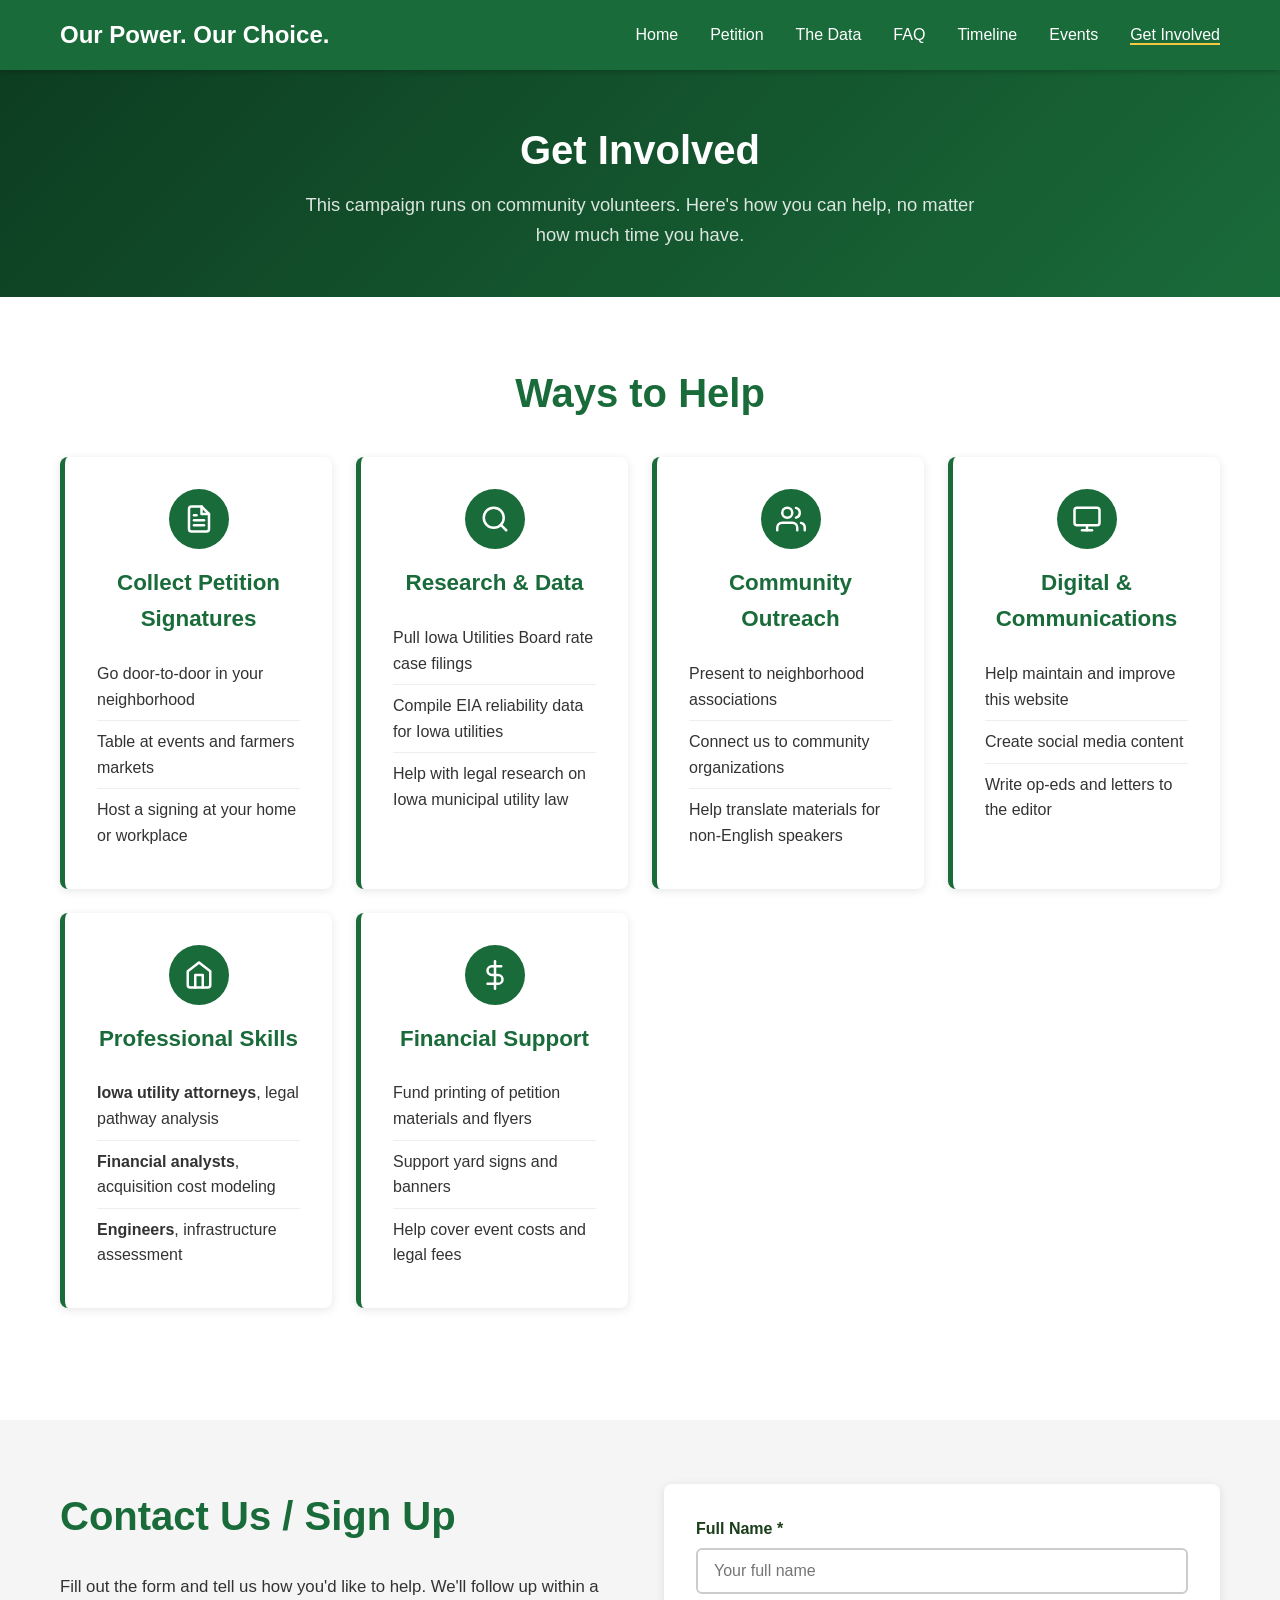
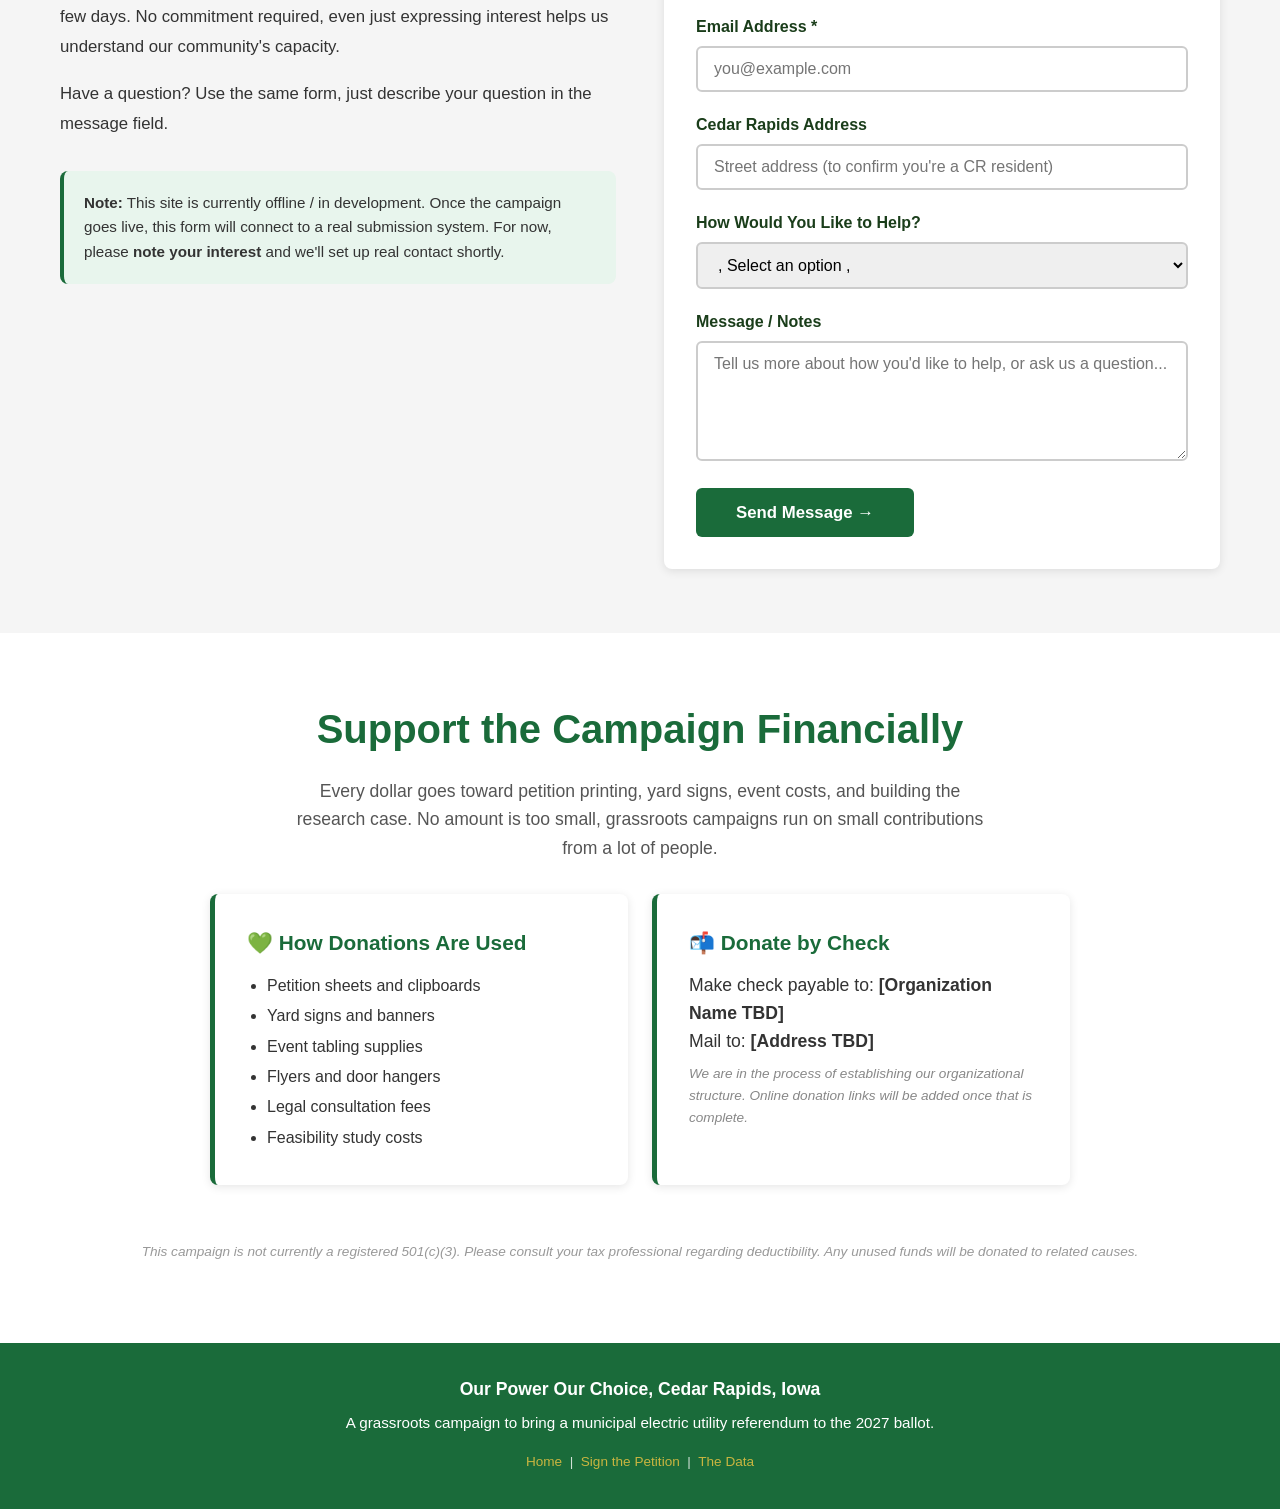
==== contact.html @ 75338188 "Initial commit" ====
<!DOCTYPE html>
<html lang="en">
<head>
    <meta charset="UTF-8">
    <meta name="viewport" content="width=device-width, initial-scale=1.0">
    <meta name="description" content="Get involved with Our Power Our Choice, volunteer, help with research, or host a petition signing event.">
    <title>Get Involved | Our Power Our Choice</title>
    <link rel="icon" type="image/png" href="favicon.svg">
    <link rel="stylesheet" href="styles.css">
</head>
<body>

    <header>
        <nav>
            <div class="container">
                <h1><a href="index.html" style="color: white; text-decoration: none;">Our Power. Our Choice.</a></h1>
                <button class="mobile-menu-toggle" aria-label="Toggle menu" onclick="toggleMenu()">☰</button>
                <ul class="nav-links" id="navLinks">
                    <li><a href="index.html">Home</a></li>
                    <li><a href="petition.html">Petition</a></li>
                    <li><a href="data.html">The Data</a></li>
                    <li><a href="faq.html">FAQ</a></li>
                    <li><a href="timeline.html">Timeline</a></li>
                    <li><a href="events.html">Events</a></li>
                    <li><a href="contact.html" class="active">Get Involved</a></li>
                </ul>
            </div>
        </nav>
    </header>

    <script src="mobile-menu.js"></script>

    

    <main>

        <div class="page-hero">
            <div class="container">
                <h2>Get Involved</h2>
                <p>This campaign runs on community volunteers. Here's how you can help, no matter how much time you have.</p>
            </div>
        </div>

        <!-- Ways to Help -->
        <section class="section">
            <div class="container">
                <h2 style="color: #1a6b3a; text-align: center; margin-bottom: 2rem;">Ways to Help</h2>
                <div style="display: grid; grid-template-columns: repeat(auto-fit, minmax(260px, 1fr)); gap: 1.5rem; margin-bottom: 3rem;">

                    <div class="concern-card">
                        <div class="card-icon">
                            <svg width="30" height="30" viewBox="0 0 24 24" fill="none" stroke="white" stroke-width="2" stroke-linecap="round" stroke-linejoin="round">
                                <path d="M14 2H6a2 2 0 0 0-2 2v16a2 2 0 0 0 2 2h12a2 2 0 0 0 2-2V8z"/>
                                <polyline points="14 2 14 8 20 8"/>
                                <line x1="16" y1="13" x2="8" y2="13"/>
                                <line x1="16" y1="17" x2="8" y2="17"/>
                                <polyline points="10 9 9 9 8 9"/>
                            </svg>
                        </div>
                        <h3>Collect Petition Signatures</h3>
                        <ul>
                            <li>Go door-to-door in your neighborhood</li>
                            <li>Table at events and farmers markets</li>
                            <li>Host a signing at your home or workplace</li>
                        </ul>
                    </div>

                    <div class="concern-card">
                        <div class="card-icon">
                            <svg width="30" height="30" viewBox="0 0 24 24" fill="none" stroke="white" stroke-width="2" stroke-linecap="round" stroke-linejoin="round">
                                <circle cx="11" cy="11" r="8"/>
                                <line x1="21" y1="21" x2="16.65" y2="16.65"/>
                            </svg>
                        </div>
                        <h3>Research &amp; Data</h3>
                        <ul>
                            <li>Pull Iowa Utilities Board rate case filings</li>
                            <li>Compile EIA reliability data for Iowa utilities</li>
                            <li>Help with legal research on Iowa municipal utility law</li>
                        </ul>
                    </div>

                    <div class="concern-card">
                        <div class="card-icon">
                            <svg width="30" height="30" viewBox="0 0 24 24" fill="none" stroke="white" stroke-width="2" stroke-linecap="round" stroke-linejoin="round">
                                <path d="M17 21v-2a4 4 0 0 0-4-4H5a4 4 0 0 0-4 4v2"/>
                                <circle cx="9" cy="7" r="4"/>
                                <path d="M23 21v-2a4 4 0 0 0-3-3.87"/>
                                <path d="M16 3.13a4 4 0 0 1 0 7.75"/>
                            </svg>
                        </div>
                        <h3>Community Outreach</h3>
                        <ul>
                            <li>Present to neighborhood associations</li>
                            <li>Connect us to community organizations</li>
                            <li>Help translate materials for non-English speakers</li>
                        </ul>
                    </div>

                    <div class="concern-card">
                        <div class="card-icon">
                            <svg width="30" height="30" viewBox="0 0 24 24" fill="none" stroke="white" stroke-width="2" stroke-linecap="round" stroke-linejoin="round">
                                <rect x="2" y="3" width="20" height="14" rx="2" ry="2"/>
                                <line x1="8" y1="21" x2="16" y2="21"/>
                                <line x1="12" y1="17" x2="12" y2="21"/>
                            </svg>
                        </div>
                        <h3>Digital &amp; Communications</h3>
                        <ul>
                            <li>Help maintain and improve this website</li>
                            <li>Create social media content</li>
                            <li>Write op-eds and letters to the editor</li>
                        </ul>
                    </div>

                    <div class="concern-card">
                        <div class="card-icon">
                            <svg width="30" height="30" viewBox="0 0 24 24" fill="none" stroke="white" stroke-width="2" stroke-linecap="round" stroke-linejoin="round">
                                <path d="M3 9l9-7 9 7v11a2 2 0 0 1-2 2H5a2 2 0 0 1-2-2z"/>
                                <polyline points="9 22 9 12 15 12 15 22"/>
                            </svg>
                        </div>
                        <h3>Professional Skills</h3>
                        <ul>
                            <li><strong>Iowa utility attorneys</strong>, legal pathway analysis</li>
                            <li><strong>Financial analysts</strong>, acquisition cost modeling</li>
                            <li><strong>Engineers</strong>, infrastructure assessment</li>
                        </ul>
                    </div>

                    <div class="concern-card">
                        <div class="card-icon">
                            <svg width="30" height="30" viewBox="0 0 24 24" fill="none" stroke="white" stroke-width="2" stroke-linecap="round" stroke-linejoin="round">
                                <line x1="12" y1="1" x2="12" y2="23"/>
                                <path d="M17 5H9.5a3.5 3.5 0 0 0 0 7h5a3.5 3.5 0 0 1 0 7H6"/>
                            </svg>
                        </div>
                        <h3>Financial Support</h3>
                        <ul>
                            <li>Fund printing of petition materials and flyers</li>
                            <li>Support yard signs and banners</li>
                            <li>Help cover event costs and legal fees</li>
                        </ul>
                    </div>

                </div>
            </div>
        </section>

        <!-- Contact / Sign-Up Form -->
        <section class="section alt-bg" id="signup">
            <div class="container">
                <div class="two-col">

                    <div>
                        <h2 style="color: #1a6b3a;">Contact Us / Sign Up</h2>
                        <p style="font-size: 1.05rem; line-height: 1.8; margin-bottom: 1rem;">
                            Fill out the form and tell us how you'd like to help. We'll follow up within a few days. No commitment required, even just expressing interest helps us understand our community's capacity.
                        </p>
                        <p style="font-size: 1.05rem; line-height: 1.8;">
                            Have a question? Use the same form, just describe your question in the message field.
                        </p>
                        <div style="margin-top: 2rem; padding: 1.25rem; background: #e8f5ed; border-radius: 8px; border-left: 4px solid #1a6b3a;">
                            <p style="margin: 0; font-size: 0.95rem; color: #333;">
                                <strong>Note:</strong> This site is currently offline / in development. Once the campaign goes live, this form will connect to a real submission system. For now, please <strong>note your interest</strong> and we'll set up real contact shortly.
                            </p>
                        </div>
                    </div>

                    <div>
                        <form id="contactForm" style="background: white; padding: 2rem; border-radius: 8px; box-shadow: 0 2px 10px rgba(0,0,0,0.1);" onsubmit="handleSubmit(event)">
                            <div class="form-group">
                                <label for="name">Full Name *</label>
                                <input type="text" id="name" name="name" required placeholder="Your full name">
                            </div>
                            <div class="form-group">
                                <label for="email">Email Address *</label>
                                <input type="email" id="email" name="email" required placeholder="you@example.com">
                            </div>
                            <div class="form-group">
                                <label for="address">Cedar Rapids Address</label>
                                <input type="text" id="address" name="address" placeholder="Street address (to confirm you're a CR resident)">
                            </div>
                            <div class="form-group">
                                <label for="interest">How Would You Like to Help?</label>
                                <select id="interest" name="interest">
                                    <option value="">, Select an option ,</option>
                                    <option value="petition">Collect petition signatures</option>
                                    <option value="research">Research / data compilation</option>
                                    <option value="outreach">Community outreach</option>
                                    <option value="digital">Website / social media</option>
                                    <option value="legal">Legal / financial professional</option>
                                    <option value="donate">Financial contribution</option>
                                    <option value="question">I have a question</option>
                                    <option value="other">Other</option>
                                </select>
                            </div>
                            <div class="form-group">
                                <label for="message">Message / Notes</label>
                                <textarea id="message" name="message" placeholder="Tell us more about how you'd like to help, or ask us a question..."></textarea>
                            </div>
                            <button type="submit" class="submit-btn">Send Message →</button>
                            <div id="formSuccess" style="display: none; margin-top: 1rem; padding: 1rem; background: #e8f5ed; border-radius: 6px; color: #1a3d1a; font-weight: 600;">
                                ✅ Thanks for reaching out! We'll be in touch soon.
                            </div>
                        </form>
                    </div>

                </div>
            </div>
        </section>

        <!-- Donate Section -->
        <section class="section" id="donate">
            <div class="container">
                <h2 style="color: #1a6b3a; text-align: center; margin-bottom: 1rem;">Support the Campaign Financially</h2>
                <p style="text-align: center; font-size: 1.1rem; color: #555; max-width: 700px; margin: 0 auto 2rem;">
                    Every dollar goes toward petition printing, yard signs, event costs, and building the research case. No amount is too small, grassroots campaigns run on small contributions from a lot of people.
                </p>
                <div style="display: grid; grid-template-columns: repeat(auto-fit, minmax(260px, 1fr)); gap: 1.5rem; max-width: 860px; margin: 0 auto;">
                    <div class="info-card">
                        <h3>💚 How Donations Are Used</h3>
                        <ul style="margin-left: 1.25rem; line-height: 1.9;">
                            <li>Petition sheets and clipboards</li>
                            <li>Yard signs and banners</li>
                            <li>Event tabling supplies</li>
                            <li>Flyers and door hangers</li>
                            <li>Legal consultation fees</li>
                            <li>Feasibility study costs</li>
                        </ul>
                    </div>
                    <div class="info-card">
                        <h3>📬 Donate by Check</h3>
                        <p style="margin-bottom: 0.5rem;">
                            Make check payable to: <strong>[Organization Name TBD]</strong><br>
                            Mail to: <strong>[Address TBD]</strong>
                        </p>
                        <p style="font-size: 0.85rem; color: #888; margin-bottom: 0;">
                            <em>We are in the process of establishing our organizational structure. Online donation links will be added once that is complete.</em>
                        </p>
                    </div>
                </div>
                <p style="text-align: center; font-size: 0.85rem; color: #999; margin-top: 2rem; font-style: italic;">
                    This campaign is not currently a registered 501(c)(3). Please consult your tax professional regarding deductibility. Any unused funds will be donated to related causes.
                </p>
            </div>
        </section>

    </main>

    <footer>
        <div class="container">
            <p style="font-size: 1.1rem; font-weight: bold; margin-bottom: 0.5rem;">Our Power Our Choice, Cedar Rapids, Iowa</p>
            <p>A grassroots campaign to bring a municipal electric utility referendum to the 2027 ballot.</p>
            <p style="margin-top: 1rem; font-size: 0.85rem; opacity: 0.8;">
                <a href="index.html">Home</a> &nbsp;|&nbsp;
                <a href="petition.html">Sign the Petition</a> &nbsp;|&nbsp;
                <a href="data.html">The Data</a>
            </p>
        </div>
    </footer>

    <script>
        function handleSubmit(e) {
            e.preventDefault();
            // Placeholder, in production this would POST to a backend or form service
            document.getElementById('contactForm').style.opacity = '0.5';
            document.getElementById('contactForm').style.pointerEvents = 'none';
            document.getElementById('formSuccess').style.display = 'block';
        }
    </script>

    <script src="ticker.js"></script>
</body>
</html>
---- styles.css ----
* {
    margin: 0;
    padding: 0;
    box-sizing: border-box;
}

html {
    scroll-padding-top: 80px;
}

body {
    font-family: -apple-system, BlinkMacSystemFont, 'Segoe UI', Roboto, Oxygen, Ubuntu, Cantarell, sans-serif;
    line-height: 1.6;
    color: #333;
}

.container {
    max-width: 1200px;
    margin: 0 auto;
    padding: 0 20px;
}

/* ─── Header / Nav ─────────────────────────────────────────── */
header {
    background: #1a6b3a;
    color: white;
    padding: 1rem 0;
    position: sticky;
    top: 0;
    z-index: 1000;
    box-shadow: 0 2px 5px rgba(0,0,0,0.2);
}

header nav .container {
    display: flex;
    justify-content: space-between;
    align-items: center;
}

header h1 {
    font-size: 1.5rem;
}

.nav-links {
    display: flex;
    list-style: none;
    gap: 2rem;
}

.nav-links a {
    color: white;
    text-decoration: none;
    transition: opacity 0.3s;
}

.nav-links a:hover {
    opacity: 0.8;
}

.nav-links a.active {
    border-bottom: 2px solid #f5c842;
}

/* Mobile toggle */
.mobile-menu-toggle,
.hamburger {
    display: none;
    background: none;
    border: none;
    color: white;
    font-size: 1.5rem;
    cursor: pointer;
    padding: 0.5rem;
}

@media (min-width: 769px) {
    .nav-links {
        display: flex !important;
    }
}

@media (max-width: 768px) {
    .nav-links {
        display: none;
        position: absolute;
        top: 100%;
        left: 0;
        right: 0;
        background: #1a6b3a;
        flex-direction: column;
        gap: 0;
        padding: 1rem 0;
        box-shadow: 0 2px 5px rgba(0,0,0,0.15);
    }

    .nav-links.active {
        display: flex;
    }

    .nav-links li {
        padding: 0.75rem 1.5rem;
        border-bottom: 1px solid rgba(255,255,255,0.1);
    }

    .nav-links li:last-child {
        border-bottom: none;
    }

    .mobile-menu-toggle,
    .hamburger {
        display: flex;
    }

    header nav .container {
        position: relative;
    }
}

/* ─── Hero ─────────────────────────────────────────────────── */
.hero-image {
    background: linear-gradient(135deg, #0d3d21 0%, #1a6b3a 50%, #2d9b57 100%);
    min-height: 520px;
    position: relative;
    display: flex;
    align-items: center;
}

.hero-overlay {
    background: rgba(0, 0, 0, 0.55);
    width: 100%;
    padding: 5rem 0;
}

.hero-title {
    font-size: 4rem;
    margin-bottom: 1rem;
    color: white;
    position: relative;
    display: inline-block;
    text-shadow: 2px 2px 4px rgba(0,0,0,0.7);
    font-weight: bold;
}

/* ─── Sections ──────────────────────────────────────────────── */
.section {
    padding: 4rem 0;
}

.alt-bg {
    background: #f5f5f5;
}

.section h2 {
    font-size: 2.5rem;
    margin-bottom: 1.5rem;
    color: #1a6b3a;
}

.section h2.centered {
    text-align: center;
}

.section p {
    font-size: 1.1rem;
    margin-bottom: 1rem;
}

/* ─── Stat Strip ────────────────────────────────────────────── */
.stat-strip {
    display: grid;
    grid-template-columns: repeat(3, 1fr);
    gap: 1.5rem;
    margin-bottom: 3rem;
}

@media (max-width: 768px) {
    .stat-strip {
        grid-template-columns: 1fr;
    }
}

.stat-card {
    background: #e8f5ed;
    border: 2px solid #1a6b3a;
    border-radius: 8px;
    padding: 1.25rem;
    text-align: center;
}

.stat-number {
    font-size: 2rem;
    font-weight: 700;
    color: #1a6b3a;
}

.stat-label {
    font-size: 0.9rem;
    color: #555;
    margin-top: 0.25rem;
}

.stat-source {
    font-size: 0.75rem;
    color: #999;
    margin-top: 0.5rem;
    font-style: italic;
}

/* ─── CTA Buttons ───────────────────────────────────────────── */
.cta-button {
    display: inline-block;
    background: #1a6b3a;
    color: white;
    padding: 1rem 2rem;
    text-decoration: none;
    border-radius: 5px;
    font-weight: bold;
    transition: transform 0.3s, box-shadow 0.3s;
    border: 3px solid white;
}

.cta-button:hover {
    transform: translateY(-2px);
    box-shadow: 0 5px 15px rgba(0,0,0,0.2);
}

.cta-buttons {
    display: flex;
    gap: 1.5rem;
    justify-content: center;
    flex-wrap: wrap;
    margin: 2rem 0;
}

.cta-button-accent {
    display: inline-block;
    background: #f5c842;
    color: #1a3d1a;
    padding: 1rem 2rem;
    text-decoration: none;
    border-radius: 5px;
    font-weight: bold;
    transition: transform 0.3s, box-shadow 0.3s;
}

.cta-button-accent:hover {
    transform: translateY(-2px);
    box-shadow: 0 5px 15px rgba(0,0,0,0.25);
}

/* Hero action buttons */
.hero-action-btn {
    display: block;
    background: #1a6b3a;
    color: white;
    padding: 1.25rem 2rem;
    border-radius: 8px;
    text-decoration: none;
    font-weight: bold;
    font-size: 1.1rem;
    text-align: center;
    box-shadow: 0 4px 6px rgba(0,0,0,0.3);
    transition: transform 0.2s, background 0.2s;
    border: 2px solid rgba(255,255,255,0.4);
}

.hero-action-btn:hover {
    transform: scale(1.04);
    background: #2d9b57;
}

/* ─── Cards ─────────────────────────────────────────────────── */
.concerns-grid {
    display: grid;
    grid-template-columns: repeat(4, 1fr);
    gap: 2rem;
    margin-top: 2rem;
}

@media (max-width: 1200px) {
    .concerns-grid {
        grid-template-columns: repeat(2, 1fr);
    }
}

@media (max-width: 768px) {
    .concerns-grid {
        grid-template-columns: 1fr;
    }
}

.concern-card {
    background: white;
    padding: 2rem;
    border-radius: 8px;
    border-left: 5px solid #1a6b3a;
    box-shadow: 0 2px 10px rgba(0,0,0,0.1);
    height: 100%;
    display: flex;
    flex-direction: column;
    transition: transform 0.2s, box-shadow 0.2s;
}

.concern-card:hover {
    transform: translateY(-5px);
    box-shadow: 0 4px 20px rgba(0,0,0,0.15);
}

.concern-card h3 {
    color: #1a6b3a;
    margin-bottom: 1rem;
    font-size: 1.4rem;
    text-align: center;
}

.concern-card ul {
    list-style: none;
    padding: 0;
}

.concern-card li {
    padding: 0.5rem 0;
    border-bottom: 1px solid #eee;
}

.concern-card li:last-child {
    border-bottom: none;
}

/* card icon circle */
.card-icon {
    width: 60px;
    height: 60px;
    background: #1a6b3a;
    border-radius: 50%;
    display: flex;
    align-items: center;
    justify-content: center;
    margin: 0 auto 1rem;
}

/* Generic info card */
.info-card {
    background: white;
    padding: 2rem;
    border-radius: 8px;
    border-left: 5px solid #1a6b3a;
    box-shadow: 0 2px 10px rgba(0,0,0,0.1);
    margin-bottom: 1.5rem;
}

.info-card h3 {
    color: #1a6b3a;
    margin-bottom: 0.75rem;
    font-size: 1.3rem;
}

/* ─── Timeline ──────────────────────────────────────────────── */
.timeline {
    position: relative;
    padding-left: 2.5rem;
    margin-top: 2rem;
}

.timeline::before {
    content: '';
    position: absolute;
    left: 0.65rem;
    top: 0;
    bottom: 0;
    width: 3px;
    background: #1a6b3a;
}

.timeline-item {
    position: relative;
    margin-bottom: 2.5rem;
}

.timeline-item::before {
    content: '';
    position: absolute;
    left: -2.15rem;
    top: 0.3rem;
    width: 1.1rem;
    height: 1.1rem;
    border-radius: 50%;
    background: #1a6b3a;
    border: 3px solid white;
    box-shadow: 0 0 0 2px #1a6b3a;
}

.timeline-item.completed::before {
    background: #2d9b57;
}

.timeline-item.active::before {
    background: #f5c842;
    box-shadow: 0 0 0 2px #f5c842;
    animation: pulse 1.5s infinite;
}

@keyframes pulse {
    0%, 100% { box-shadow: 0 0 0 2px #f5c842; }
    50% { box-shadow: 0 0 0 6px rgba(245,200,66,0.3); }
}

.timeline-date {
    font-size: 0.85rem;
    font-weight: bold;
    color: #1a6b3a;
    text-transform: uppercase;
    letter-spacing: 0.05em;
    margin-bottom: 0.25rem;
}

.timeline-content {
    background: white;
    padding: 1.25rem 1.5rem;
    border-radius: 8px;
    border-left: 4px solid #1a6b3a;
    box-shadow: 0 2px 8px rgba(0,0,0,0.08);
}

.timeline-content h3 {
    color: #1a3d1a;
    margin-bottom: 0.5rem;
    font-size: 1.15rem;
}

.timeline-content p {
    margin: 0;
    font-size: 1rem;
    color: #555;
}

/* ─── Data / Comparison Tables ──────────────────────────────── */
.data-table {
    width: 100%;
    border-collapse: collapse;
    margin: 1.5rem 0;
    font-size: 1rem;
    box-shadow: 0 2px 10px rgba(0,0,0,0.08);
    border-radius: 8px;
    overflow: hidden;
}

.data-table thead {
    background: #1a6b3a;
    color: white;
}

.data-table th {
    padding: 0.9rem 1rem;
    text-align: left;
    font-weight: 600;
}

.data-table td {
    padding: 0.9rem 1rem;
    border-bottom: 1px solid #eee;
}

.data-table tbody tr:last-child td {
    border-bottom: none;
}

.data-table tbody tr:nth-child(even) {
    background: #f0faf4;
}

.data-table .highlight {
    color: #1a6b3a;
    font-weight: bold;
}

/* ─── FAQ Accordion ─────────────────────────────────────────── */
.faq-item {
    background: white;
    border-radius: 8px;
    border-left: 5px solid #1a6b3a;
    box-shadow: 0 2px 8px rgba(0,0,0,0.08);
    margin-bottom: 1rem;
    overflow: hidden;
}

.faq-question {
    width: 100%;
    background: none;
    border: none;
    padding: 1.25rem 1.5rem;
    text-align: left;
    font-size: 1.05rem;
    font-weight: 600;
    color: #1a3d1a;
    cursor: pointer;
    display: flex;
    justify-content: space-between;
    align-items: center;
    gap: 1rem;
    transition: background 0.2s;
}

.faq-question:hover {
    background: #f0faf4;
}

.faq-question .faq-icon {
    font-size: 1.4rem;
    color: #1a6b3a;
    flex-shrink: 0;
    transition: transform 0.3s;
}

.faq-item.open .faq-question .faq-icon {
    transform: rotate(45deg);
}

.faq-answer {
    display: none;
    padding: 0 1.5rem 1.25rem;
    font-size: 1rem;
    color: #444;
    line-height: 1.7;
    border-top: 1px solid #eee;
}

.faq-item.open .faq-answer {
    display: block;
}

/* ─── Petition / Form ───────────────────────────────────────── */
.petition-card {
    background: white;
    padding: 2rem;
    border-radius: 8px;
    border-left: 5px solid #1a6b3a;
    box-shadow: 0 2px 10px rgba(0,0,0,0.1);
    margin: 1.5rem 0;
}

.petition-grid {
    display: grid;
    grid-template-columns: repeat(3, 1fr);
    gap: 2rem;
    margin: 2rem 0;
}

@media (max-width: 968px) {
    .petition-grid {
        grid-template-columns: 1fr;
    }
}

/* ─── Contact Form ──────────────────────────────────────────── */
.form-group {
    margin-bottom: 1.25rem;
}

.form-group label {
    display: block;
    font-weight: 600;
    margin-bottom: 0.4rem;
    color: #1a3d1a;
}

.form-group input,
.form-group textarea,
.form-group select {
    width: 100%;
    padding: 0.75rem 1rem;
    border: 2px solid #ccc;
    border-radius: 6px;
    font-size: 1rem;
    font-family: inherit;
    transition: border-color 0.2s;
}

.form-group input:focus,
.form-group textarea:focus,
.form-group select:focus {
    outline: none;
    border-color: #1a6b3a;
}

.form-group textarea {
    min-height: 120px;
    resize: vertical;
}

.submit-btn {
    background: #1a6b3a;
    color: white;
    padding: 0.9rem 2.5rem;
    border: none;
    border-radius: 6px;
    font-size: 1.05rem;
    font-weight: bold;
    cursor: pointer;
    transition: background 0.2s, transform 0.2s;
}

.submit-btn:hover {
    background: #2d9b57;
    transform: translateY(-2px);
}

/* ─── Alert / Callout Banner ────────────────────────────────── */
.callout-banner {
    background: #e8f5ed;
    border-top: 4px solid #1a6b3a;
    border-bottom: 4px solid #1a6b3a;
    padding: 1.5rem 0;
    text-align: center;
}

.callout-banner p {
    margin: 0;
    font-size: 1.1rem;
    color: #1a3d1a;
    font-weight: 600;
}

/* ─── Page hero (inner pages) ───────────────────────────────── */
.page-hero {
    background: linear-gradient(135deg, #0d3d21 0%, #1a6b3a 100%);
    color: white;
    padding: 3rem 0;
    text-align: center;
}

.page-hero h2 {
    font-size: 2.5rem;
    color: white;
    margin-bottom: 0.5rem;
}

.page-hero p {
    font-size: 1.15rem;
    color: rgba(255,255,255,0.85);
    max-width: 700px;
    margin: 0 auto;
}

/* ─── Two-column layout ─────────────────────────────────────── */
.two-col {
    display: grid;
    grid-template-columns: 1fr 1fr;
    gap: 3rem;
    align-items: start;
}

@media (max-width: 768px) {
    .two-col {
        grid-template-columns: 1fr;
        gap: 2rem;
    }
}

/* ─── Footer ────────────────────────────────────────────────── */
footer {
    background: #1a6b3a;
    color: white;
    text-align: center;
    padding: 2rem 0;
}

footer a {
    color: #f5c842;
    text-decoration: none;
}

footer a:hover {
    text-decoration: underline;
}

footer p {
    font-size: 0.95rem;
    margin-bottom: 0.25rem;
}

/* ─── Event Cards ───────────────────────────────────────────── */
.event-card {
    background: white;
    padding: 1.5rem;
    margin-bottom: 1.25rem;
    border-radius: 8px;
    border-left: 5px solid #1a6b3a;
    box-shadow: 0 2px 8px rgba(0,0,0,0.08);
    transition: transform 0.2s, box-shadow 0.2s;
}

.event-card:hover {
    transform: translateY(-3px);
    box-shadow: 0 4px 16px rgba(0,0,0,0.12);
}

.event-card h3 {
    color: #1a3d1a;
    font-size: 1.15rem;
    margin-bottom: 0.3rem;
}

.event-date {
    font-weight: 700;
    color: #1a6b3a;
    font-size: 1rem;
    margin-bottom: 0.2rem;
}

.event-location {
    color: #666;
    font-size: 0.95rem;
}

/* ─── Event Ticker Banner ────────────────────────────────────── */
.event-ticker-bar {
    background: #1a6b3a;
    color: white;
    padding: 1.25rem 0;
    text-align: center;
    border-bottom: 3px solid #0d3d21;
}

.event-ticker-bar h3 {
    color: white;
    margin: 0 0 0.4rem 0;
    font-size: 1.1rem;
}

.ticker-container {
    overflow: hidden;
    position: relative;
    height: 28px;
    margin: 0 auto;
    max-width: 800px;
}

.ticker-inner {
    transition: transform 0.5s ease-in-out;
}

.ticker-item {
    height: 28px;
    line-height: 28px;
    font-size: 1rem;
}

.ticker-view-all {
    color: #f5c842;
    text-decoration: underline;
    font-weight: bold;
    font-size: 0.9rem;
    display: inline-block;
    margin-top: 0.35rem;
}

.ticker-view-all:hover {
    color: white;
}

@media (max-width: 768px) {
    .ticker-container {
        height: 44px;
    }
    .ticker-item {
        height: 44px;
        line-height: 1.3;
        font-size: 0.9rem;
        display: flex;
        align-items: center;
        justify-content: center;
        padding: 0 0.5rem;
    }
}

/* ─── Utility ───────────────────────────────────────────────── */
.text-center { text-align: center; }
.mt-1 { margin-top: 1rem; }
.mt-2 { margin-top: 2rem; }
.mb-1 { margin-bottom: 1rem; }
.mb-2 { margin-bottom: 2rem; }

.badge {
    display: inline-block;
    background: #f5c842;
    color: #1a3d1a;
    padding: 0.2rem 0.75rem;
    border-radius: 99px;
    font-size: 0.85rem;
    font-weight: 700;
    margin-left: 0.5rem;
    vertical-align: middle;
}

@media (max-width: 768px) {
    .page-hero h2 {
        font-size: 1.8rem;
    }
    .section h2 {
        font-size: 1.9rem;
    }
}
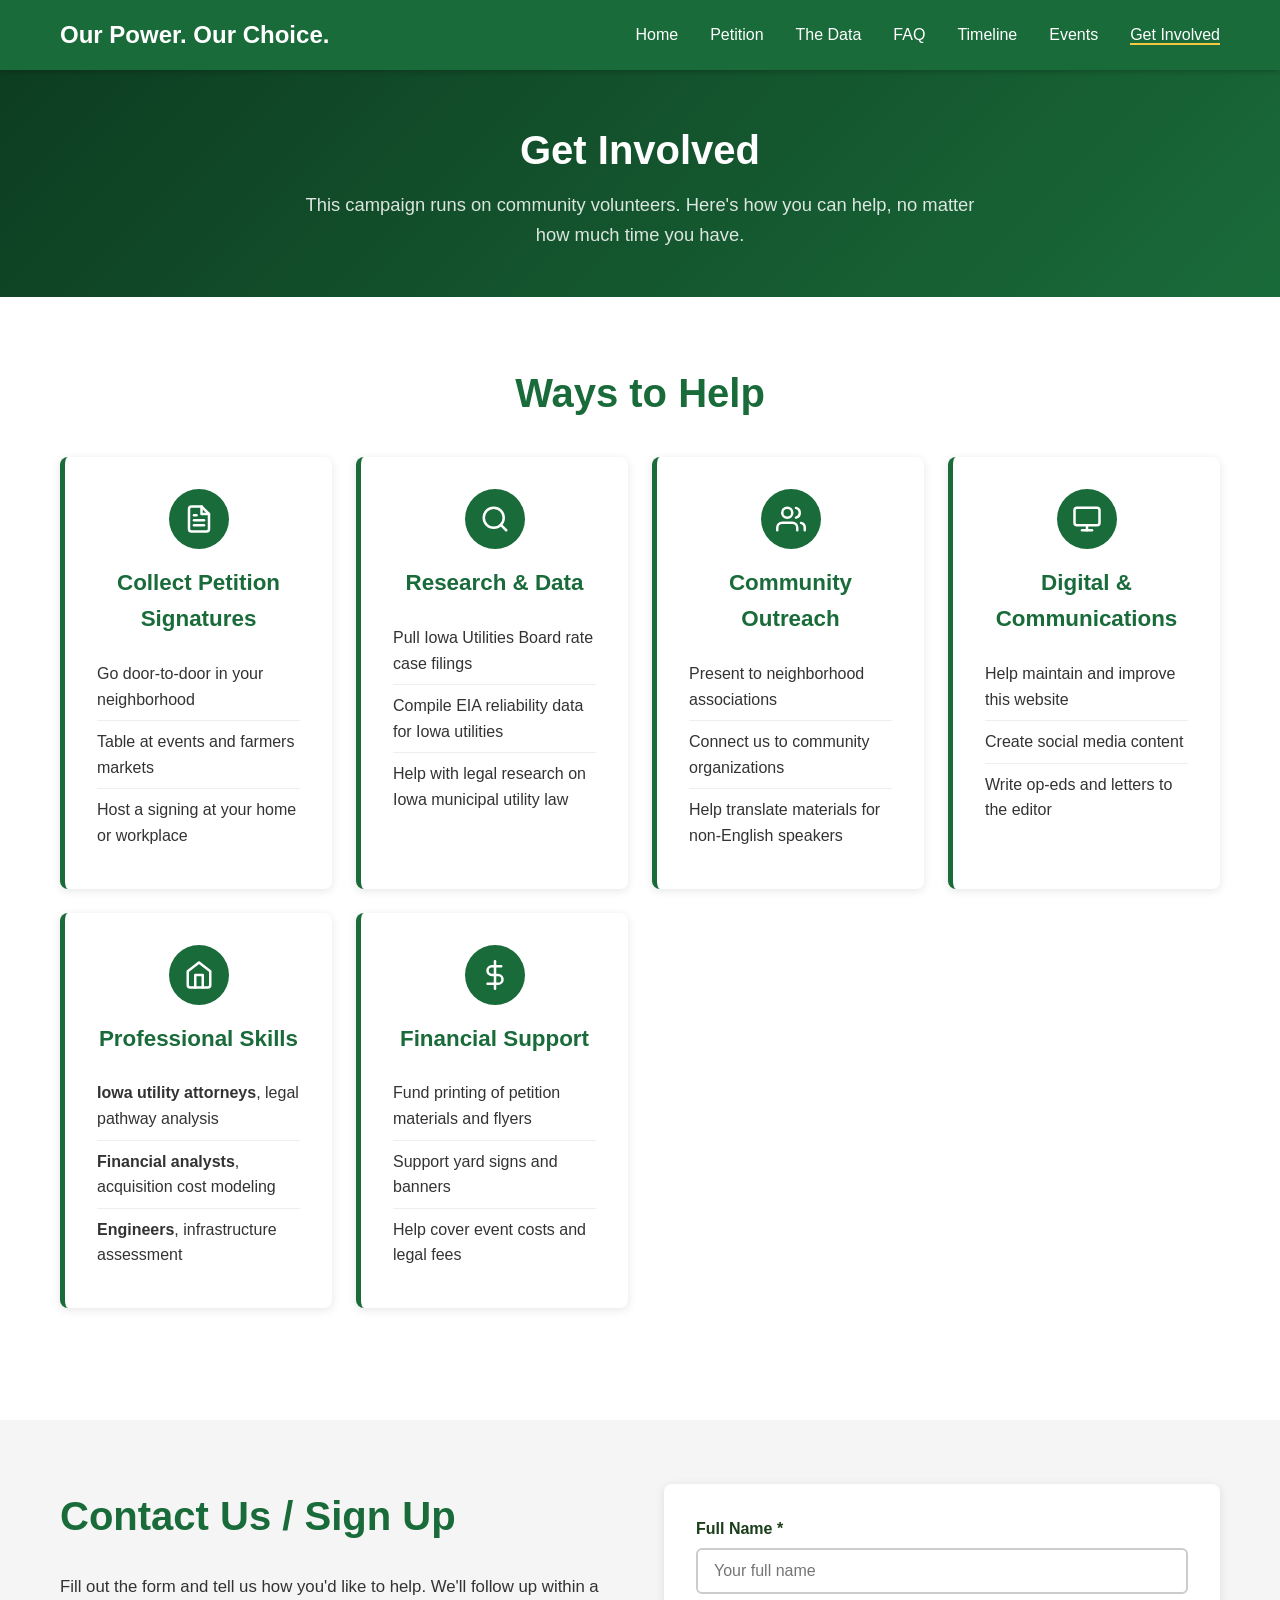
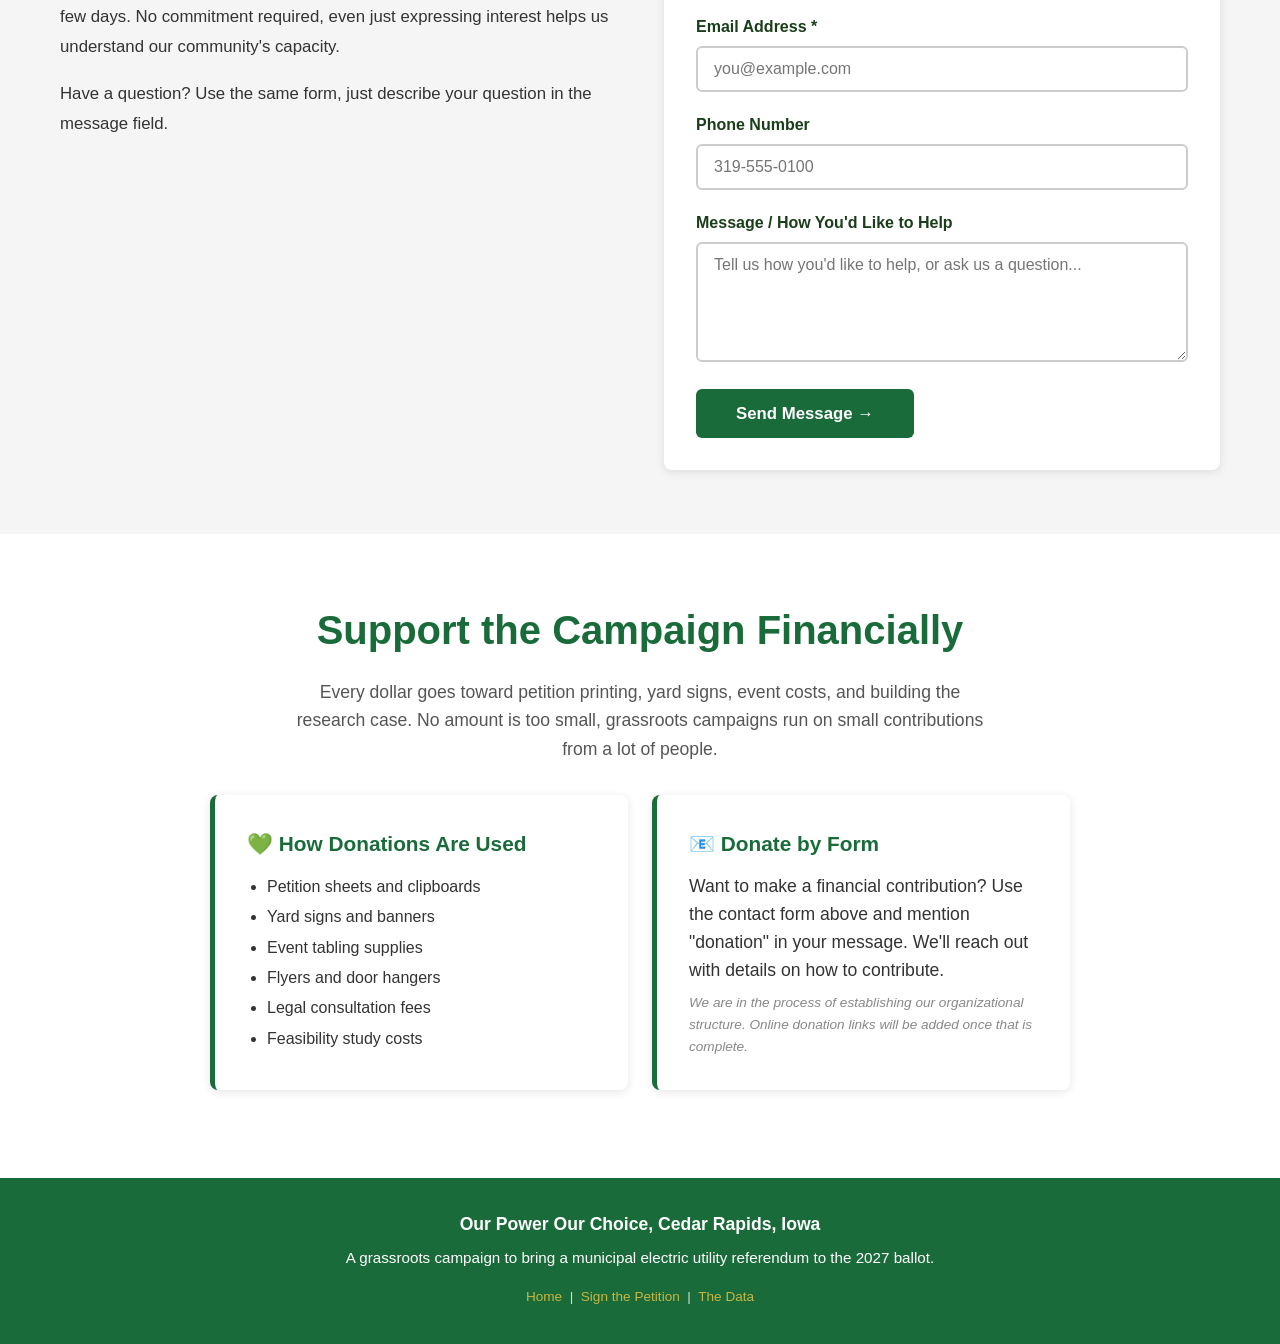
==== commit 96ef7e4d: "Update events, timeline, contact, print leave-behind; add QR code and events loader" ====
--- a/contact.html
+++ b/contact.html
@@ -160,11 +160,7 @@
                         <p style="font-size: 1.05rem; line-height: 1.8;">
                             Have a question? Use the same form, just describe your question in the message field.
                         </p>
-                        <div style="margin-top: 2rem; padding: 1.25rem; background: #e8f5ed; border-radius: 8px; border-left: 4px solid #1a6b3a;">
-                            <p style="margin: 0; font-size: 0.95rem; color: #333;">
-                                <strong>Note:</strong> This site is currently offline / in development. Once the campaign goes live, this form will connect to a real submission system. For now, please <strong>note your interest</strong> and we'll set up real contact shortly.
-                            </p>
-                        </div>
+
                     </div>
 
                     <div>
@@ -178,26 +174,12 @@
                                 <input type="email" id="email" name="email" required placeholder="you@example.com">
                             </div>
                             <div class="form-group">
-                                <label for="address">Cedar Rapids Address</label>
-                                <input type="text" id="address" name="address" placeholder="Street address (to confirm you're a CR resident)">
-                            </div>
-                            <div class="form-group">
-                                <label for="interest">How Would You Like to Help?</label>
-                                <select id="interest" name="interest">
-                                    <option value="">, Select an option ,</option>
-                                    <option value="petition">Collect petition signatures</option>
-                                    <option value="research">Research / data compilation</option>
-                                    <option value="outreach">Community outreach</option>
-                                    <option value="digital">Website / social media</option>
-                                    <option value="legal">Legal / financial professional</option>
-                                    <option value="donate">Financial contribution</option>
-                                    <option value="question">I have a question</option>
-                                    <option value="other">Other</option>
-                                </select>
-                            </div>
-                            <div class="form-group">
-                                <label for="message">Message / Notes</label>
-                                <textarea id="message" name="message" placeholder="Tell us more about how you'd like to help, or ask us a question..."></textarea>
+                                <label for="phone">Phone Number</label>
+                                <input type="tel" id="phone" name="phone" placeholder="319-555-0100">
+                            </div>
+                            <div class="form-group">
+                                <label for="message">Message / How You'd Like to Help</label>
+                                <textarea id="message" name="message" placeholder="Tell us how you'd like to help, or ask us a question..."></textarea>
                             </div>
                             <button type="submit" class="submit-btn">Send Message →</button>
                             <div id="formSuccess" style="display: none; margin-top: 1rem; padding: 1rem; background: #e8f5ed; border-radius: 6px; color: #1a3d1a; font-weight: 600;">
@@ -230,19 +212,15 @@
                         </ul>
                     </div>
                     <div class="info-card">
-                        <h3>📬 Donate by Check</h3>
+                        <h3>📧 Donate by Form</h3>
                         <p style="margin-bottom: 0.5rem;">
-                            Make check payable to: <strong>[Organization Name TBD]</strong><br>
-                            Mail to: <strong>[Address TBD]</strong>
+                            Want to make a financial contribution? Use the contact form above and mention "donation" in your message. We'll reach out with details on how to contribute.
                         </p>
                         <p style="font-size: 0.85rem; color: #888; margin-bottom: 0;">
                             <em>We are in the process of establishing our organizational structure. Online donation links will be added once that is complete.</em>
                         </p>
                     </div>
                 </div>
-                <p style="text-align: center; font-size: 0.85rem; color: #999; margin-top: 2rem; font-style: italic;">
-                    This campaign is not currently a registered 501(c)(3). Please consult your tax professional regarding deductibility. Any unused funds will be donated to related causes.
-                </p>
             </div>
         </section>
 
@@ -263,10 +241,38 @@
     <script>
         function handleSubmit(e) {
             e.preventDefault();
-            // Placeholder, in production this would POST to a backend or form service
-            document.getElementById('contactForm').style.opacity = '0.5';
-            document.getElementById('contactForm').style.pointerEvents = 'none';
-            document.getElementById('formSuccess').style.display = 'block';
+            const btn = document.querySelector('.submit-btn');
+            const formSuccess = document.getElementById('formSuccess');
+            
+            btn.disabled = true;
+            btn.textContent = 'Sending...';
+            formSuccess.style.display = 'none';
+            
+            const params = new URLSearchParams({
+                formType: 'ourpower_contact',
+                name: document.getElementById('name').value.trim(),
+                email: document.getElementById('email').value.trim(),
+                phone: document.getElementById('phone').value.trim(),
+                message: document.getElementById('message').value.trim(),
+                timestamp: new Date().toLocaleString('en-US', { timeZone: 'America/Chicago' })
+            });
+            
+            const FORM_URL = 'https://script.google.com/macros/s/AKfycbx9qefm4z0DfPSzOkv56ydvZ2QY-osCe4hOdYr-q3Oo7N56kcimtJnKkruyEcgEpNLRyQ/exec';
+            
+            fetch(FORM_URL, { 
+                method: 'POST', 
+                mode: 'no-cors', 
+                headers: { 'Content-Type': 'application/x-www-form-urlencoded' }, 
+                body: params.toString() 
+            }).then(() => {
+                formSuccess.style.display = 'block';
+                document.getElementById('contactForm').reset();
+            }).catch(() => {
+                alert('Something went wrong. Please email us directly.');
+            }).finally(() => {
+                btn.disabled = false;
+                btn.textContent = 'Send Message →';
+            });
         }
     </script>
 
